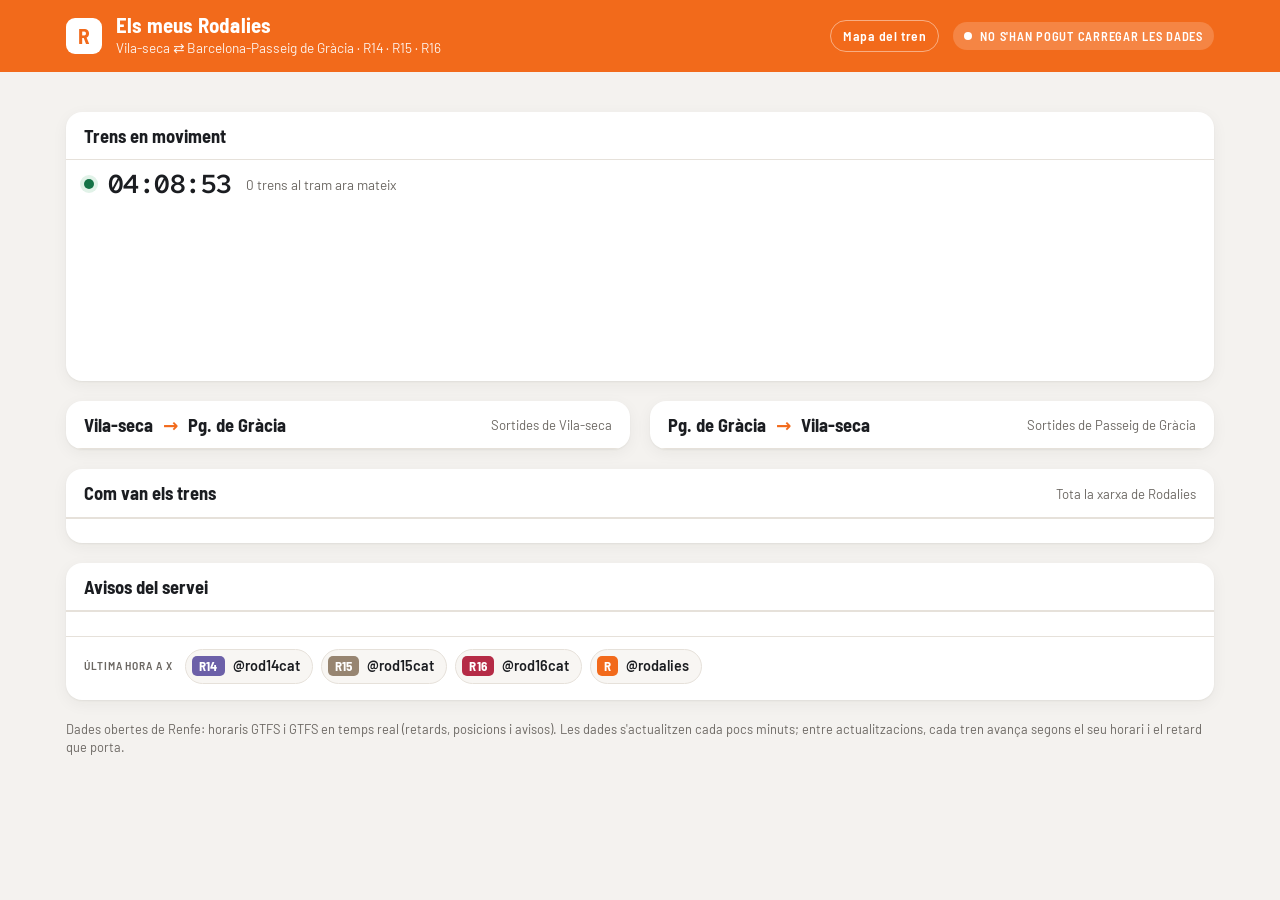
==== site/index.html @ 676d213e "App Els meus Rodalies: tauler en temps real, mapa i actualització automàtica Co-Authored-By: Claude " ====
<!doctype html>
<html lang="ca">
<head>
<meta charset="utf-8">
<meta name="viewport" content="width=device-width,initial-scale=1,viewport-fit=cover">
<title>Els meus Rodalies</title>
<meta name="theme-color" content="#f26a1b">
<link rel="manifest" href="manifest.webmanifest">
<link rel="icon" href="icon.svg" type="image/svg+xml">
<link rel="apple-touch-icon" href="icon.svg">
<link rel="preconnect" href="https://fonts.googleapis.com">
<link rel="preconnect" href="https://fonts.gstatic.com" crossorigin>
<link rel="stylesheet" href="https://fonts.googleapis.com/css2?family=Barlow+Semi+Condensed:wght@500;600;700&family=Barlow:wght@400;500;600&family=Red+Hat+Mono:wght@500;600&display=swap">
<link rel="stylesheet" href="tauler.css">
</head>
<body>

<header class="masthead">
  <div class="wrap">
    <div class="logo" aria-hidden="true">R</div>
    <div>
      <h1>Els meus Rodalies</h1>
      <p>Vila-seca ⇄ Barcelona-Passeig de Gràcia · R14 · R15 · R16</p>
    </div>
    <a class="maplink" href="mapa.html">Mapa del tren</a>
    <div class="snap" id="snap"><span class="pulse" aria-hidden="true"></span><span id="snap-text">Carregant…</span></div>
  </div>
</header>

<main class="wrap">
  <section class="summary" id="summary" aria-label="Resum"></section>

  <section class="panel" aria-labelledby="diag-title">
    <div class="panel-head">
      <h2 id="diag-title">Trens en moviment</h2>
      <span class="aside" id="diag-aside"></span>
    </div>
    <div class="sim" aria-label="Rellotge">
      <span class="live-dot" aria-hidden="true"></span>
      <span class="sim-clock" id="sim-clock">--:--</span>
      <span class="sim-count" id="sim-count"></span>
    </div>
    <div class="diagram-scroll"><svg class="diagram" id="diagram" role="img" aria-label="Diagrama de la línia amb la posició dels trens"></svg></div>
    <div class="legend" id="legend"></div>
  </section>

  <div class="dir-toggle" role="group" aria-label="Sentit">
    <button type="button" id="t-AB" aria-pressed="true">Des de Vila-seca</button>
    <button type="button" id="t-BA" aria-pressed="false">Des de Pg. de Gràcia</button>
  </div>

  <div class="boards" id="boards" data-show="AB">
    <section class="panel" data-dir="AB" aria-labelledby="h-AB">
      <div class="panel-head"><h2 id="h-AB">Vila-seca <span class="arrow">→</span> Pg. de Gràcia</h2><span class="aside">Sortides de Vila-seca</span></div>
      <ol class="rows" id="rows-AB"></ol>
    </section>
    <section class="panel" data-dir="BA" aria-labelledby="h-BA">
      <div class="panel-head"><h2 id="h-BA">Pg. de Gràcia <span class="arrow">→</span> Vila-seca</h2><span class="aside">Sortides de Passeig de Gràcia</span></div>
      <ol class="rows" id="rows-BA"></ol>
    </section>
  </div>

  <section class="panel" aria-labelledby="net-title">
    <div class="panel-head"><h2 id="net-title">Com van els trens</h2><span class="aside" id="net-aside">Tota la xarxa de Rodalies</span></div>
    <div class="net" id="net"></div>
    <p class="note" id="net-note"></p>
  </section>

  <section class="panel" aria-labelledby="al-title" id="alerts-panel">
    <div class="panel-head"><h2 id="al-title">Avisos del servei</h2><span class="aside" id="al-aside"></span></div>
    <div class="alerts" id="alerts"></div>
    <p class="note" id="al-note"></p>
    <nav class="xlinks" aria-label="Comptes de les línies a X">
      <span class="xlabel">Última hora a X</span>
      <a href="https://x.com/rod14cat" target="_blank" rel="noopener"><span class="badge" style="background:#6C60A8">R14</span>@rod14cat</a>
      <a href="https://x.com/rod15cat" target="_blank" rel="noopener"><span class="badge" style="background:#978571">R15</span>@rod15cat</a>
      <a href="https://x.com/rod16cat" target="_blank" rel="noopener"><span class="badge" style="background:#B52B46">R16</span>@rod16cat</a>
      <a href="https://x.com/rodalies" target="_blank" rel="noopener"><span class="badge xgen">R</span>@rodalies</a>
    </nav>
  </section>
</main>

<footer class="wrap">
  Dades obertes de Renfe: horaris GTFS i GTFS en temps real (retards, posicions i avisos). Les dades s'actualitzen cada pocs minuts; entre actualitzacions, cada tren avança segons el seu horari i el retard que porta.
</footer>

<script src="core.js"></script>
<script src="tauler.js"></script>
</body>
</html>
---- site/tauler.css ----
/* Senyalització Rodalies: taronja corporatiu com a única marca, distintius de línia amb el color oficial,
   diagrama de línia com els de les andanes. Tauler en dues columnes a pantalla gran, una sola a mòbil. */
:root {
  --bg: #f4f2ef;
  --surface: #ffffff;
  --surface-2: #f8f6f3;
  --ink: #1b1d21;
  --muted: #6b6762;
  --faint: #a29d96;
  --line: #e6e1da;
  --brand: #f26a1b;
  --brand-ink: #ffffff;
  --brand-soft: #fde9dc;
  --ok: #157347;
  --ok-bg: #e1f2e8;
  --warn: #935700;
  --warn-bg: #fcefd2;
  --bad: #b3261e;
  --bad-bg: #fbe3e0;
  --idle-bg: #eeebe6;
  --track: #2b2e33;
  --shadow: 0 1px 2px rgb(40 30 20 / 0.06), 0 4px 16px rgb(40 30 20 / 0.05);
  --font-display: "Barlow Semi Condensed", "Arial Narrow", system-ui, sans-serif;
  --font-body: "Barlow", system-ui, -apple-system, "Segoe UI", sans-serif;
  --font-mono: "Red Hat Mono", ui-monospace, "SF Mono", Menlo, monospace;
}
@media (prefers-color-scheme: dark) {
  :root:not([data-theme="light"]) {
    --bg: #111317; --surface: #1a1d22; --surface-2: #20242a; --ink: #eef0f2; --muted: #a0a7b0; --faint: #6c737c;
    --line: #2b3038; --brand: #ff7a2e; --brand-ink: #1a1009; --brand-soft: #3a2416;
    --ok: #52c58c; --ok-bg: #143224; --warn: #f3b74c; --warn-bg: #382b12; --bad: #ff8073; --bad-bg: #3b1c19;
    --idle-bg: #262a31; --track: #c9ced5; --shadow: 0 1px 2px rgb(0 0 0 / 0.4);
    color-scheme: dark;
  }
}
:root[data-theme="dark"] {
  --bg: #111317; --surface: #1a1d22; --surface-2: #20242a; --ink: #eef0f2; --muted: #a0a7b0; --faint: #6c737c;
  --line: #2b3038; --brand: #ff7a2e; --brand-ink: #1a1009; --brand-soft: #3a2416;
  --ok: #52c58c; --ok-bg: #143224; --warn: #f3b74c; --warn-bg: #382b12; --bad: #ff8073; --bad-bg: #3b1c19;
  --idle-bg: #262a31; --track: #c9ced5; --shadow: 0 1px 2px rgb(0 0 0 / 0.4);
  color-scheme: dark;
}

* { box-sizing: border-box; }
html { -webkit-text-size-adjust: 100%; }
body { margin: 0; background: var(--bg); color: var(--ink); font: 16px/1.45 var(--font-body); }
button { font: inherit; color: inherit; }
:focus-visible { outline: 2px solid var(--brand); outline-offset: 2px; border-radius: 6px; }
.wrap { max-width: 1180px; margin: 0 auto; padding-left: max(16px, env(safe-area-inset-left, 0px)); padding-right: max(16px, env(safe-area-inset-right, 0px)); }

/* Capçalera de marca */
.masthead { background: var(--brand); color: var(--brand-ink); }
.masthead .wrap { padding-block: 14px; display: flex; align-items: center; gap: 14px; flex-wrap: wrap; }
.logo { width: 36px; height: 36px; border-radius: 9px; background: var(--brand-ink); color: var(--brand); display: grid; place-items: center; font: 700 1.35rem/1 var(--font-display); flex: none; }
.masthead h1 { margin: 0; font: 700 1.3rem/1.05 var(--font-display); letter-spacing: 0.01em; }
.masthead p { margin: 2px 0 0; font-size: 0.85rem; opacity: 0.9; }
.snap { font: 600 0.78rem/1 var(--font-display); letter-spacing: 0.06em; text-transform: uppercase; padding: 8px 11px; border-radius: 999px; background: rgb(255 255 255 / 0.18); display: flex; gap: 8px; align-items: center; }
.snap .pulse { width: 8px; height: 8px; border-radius: 50%; background: currentColor; }

main.wrap { padding-block: 20px 8px; display: grid; gap: 20px; }

/* Resum */
.summary { display: grid; grid-template-columns: repeat(4, minmax(0, 1fr)); gap: 12px; }
.stat { background: var(--surface); border-radius: 14px; padding: 14px 16px; box-shadow: var(--shadow); display: grid; gap: 4px; min-width: 0; }
.stat .k { font: 600 0.72rem/1.1 var(--font-display); letter-spacing: 0.08em; text-transform: uppercase; color: var(--muted); }
.stat .v { font: 600 1.7rem/1.05 var(--font-mono); font-variant-numeric: tabular-nums; letter-spacing: -0.02em; }
.stat .d { font-size: 0.85rem; color: var(--muted); overflow-wrap: anywhere; }
.stat.alert-stat .v { color: var(--bad); }

/* Panells */
.panel { background: var(--surface); border-radius: 16px; box-shadow: var(--shadow); min-width: 0; overflow: hidden; }
.panel-head { display: flex; align-items: center; justify-content: space-between; gap: 12px; padding: 14px 18px 12px; border-bottom: 1px solid var(--line); flex-wrap: wrap; }
.panel-head h2 { margin: 0; font: 700 1.15rem/1.15 var(--font-display); text-wrap: balance; display: flex; align-items: center; gap: 10px; }
.panel-head .aside { font-size: 0.82rem; color: var(--muted); }
.arrow { color: var(--brand); font-weight: 700; }

/* Diagrama de línia */
.diagram-scroll { overflow-x: auto; padding: 8px 6px 4px; }
.diagram { display: block; min-width: 760px; width: 100%; height: auto; }
.diagram text { font-family: var(--font-display); }
.legend { display: flex; flex-wrap: wrap; gap: 14px; padding: 4px 18px 14px; font-size: 0.82rem; color: var(--muted); }
.legend span { display: inline-flex; align-items: center; gap: 6px; }
.legend i { width: 12px; height: 12px; border-radius: 50%; display: inline-block; }

/* Sortides */
.dir-toggle { display: none; }
.boards { display: grid; grid-template-columns: 1fr 1fr; gap: 20px; }
.rows { list-style: none; margin: 0; padding: 0; }
.row { display: grid; grid-template-columns: auto minmax(0, 1fr) auto; gap: 2px 14px; align-items: center; padding: 12px 18px; border-top: 1px solid var(--line); }
.row:first-child { border-top: 0; }
.row.next { background: linear-gradient(90deg, var(--brand-soft), transparent 70%); }
.row.gone { opacity: 0.55; }
.row.gone .t { text-decoration: line-through; }
.t { font: 600 1.45rem/1 var(--font-mono); font-variant-numeric: tabular-nums; letter-spacing: -0.02em; grid-row: span 2; }
.t.late { color: var(--bad); }
.t small { display: block; margin-top: 4px; font-size: 0.75rem; color: var(--faint); text-decoration: line-through; font-weight: 500; }
.info { display: flex; align-items: center; gap: 8px; min-width: 0; flex-wrap: wrap; }
.badge { font: 700 0.82rem/1 var(--font-display); color: #fff; padding: 4px 7px 3px; border-radius: 5px; letter-spacing: 0.02em; }
.dest { font-weight: 600; font-size: 0.95rem; min-width: 0; overflow-wrap: anywhere; }
.sub { font-size: 0.82rem; color: var(--muted); min-width: 0; overflow-wrap: anywhere; }
.sub b { font-family: var(--font-mono); font-weight: 600; color: var(--ink); font-variant-numeric: tabular-nums; }
.pill { grid-row: span 2; justify-self: end; font: 600 0.8rem/1 var(--font-display); padding: 6px 10px; border-radius: 999px; white-space: nowrap; letter-spacing: 0.02em; }
.pill.ok { background: var(--ok-bg); color: var(--ok); }
.pill.warn { background: var(--warn-bg); color: var(--warn); }
.pill.bad { background: var(--bad-bg); color: var(--bad); }
.pill.idle { background: var(--idle-bg); color: var(--muted); }
.day { padding: 7px 18px; font: 600 0.72rem/1 var(--font-display); letter-spacing: 0.08em; text-transform: uppercase; color: var(--muted); background: var(--surface-2); border-top: 1px solid var(--line); }

/* Avisos */
.alerts { display: grid; gap: 0; }
.alert { padding: 14px 18px; border-top: 1px solid var(--line); display: grid; grid-template-columns: auto 1fr; gap: 6px 14px; }
.alert:first-child { border-top: 0; }
.alert .icon { width: 30px; height: 30px; border-radius: 8px; background: var(--warn-bg); color: var(--warn); display: grid; place-items: center; font: 700 1rem/1 var(--font-display); grid-row: span 2; }
.alert p { margin: 0; max-width: 72ch; }
.alert .meta { display: flex; gap: 6px; flex-wrap: wrap; align-items: center; font-size: 0.8rem; color: var(--muted); }
.note { font-size: 0.82rem; color: var(--muted); padding: 10px 18px 14px; margin: 0; border-top: 1px solid var(--line); }

.xlinks { display: flex; flex-wrap: wrap; gap: 8px; align-items: center; padding: 12px 18px 16px; border-top: 1px solid var(--line); }
.xlabel { font: 600 0.72rem/1 var(--font-display); letter-spacing: 0.08em; text-transform: uppercase; color: var(--muted); margin-right: 4px; }
.xlinks a { display: inline-flex; align-items: center; gap: 8px; padding: 6px 12px 6px 6px; border-radius: 999px; background: var(--surface-2); border: 1px solid var(--line); color: var(--ink); text-decoration: none; font-weight: 600; font-size: 0.9rem; }
.xlinks a:hover { border-color: var(--brand); color: var(--brand); }
.badge.xgen { background: var(--brand); color: var(--brand-ink); }
.sim { display: flex; flex-wrap: wrap; align-items: center; gap: 10px 14px; padding: 12px 18px 4px; }
.live-dot { width: 10px; height: 10px; border-radius: 50%; background: var(--ok); box-shadow: 0 0 0 4px var(--ok-bg); }
.live-dot.stale { background: var(--warn); box-shadow: 0 0 0 4px var(--warn-bg); }
.maplink { margin-left: auto; color: var(--brand-ink); font: 600 0.85rem/1 var(--font-display); letter-spacing: 0.04em; text-decoration: none; padding: 8px 12px; border-radius: 999px; border: 1px solid rgb(255 255 255 / 0.45); }
.maplink:hover { background: rgb(255 255 255 / 0.15); }
.snap.stale { background: rgb(0 0 0 / 0.18); }
.empty-row { padding: 16px 18px; color: var(--muted); }
.sim-play { border: 0; border-radius: 999px; background: var(--brand); color: var(--brand-ink); font: 700 0.95rem/1 var(--font-display); padding: 10px 16px; cursor: pointer; min-width: 7.5rem; }
.sim-play[aria-pressed="true"] { background: var(--ink); color: var(--surface); }
.sim-clock { font: 600 1.6rem/1 var(--font-mono); font-variant-numeric: tabular-nums; letter-spacing: -0.02em; min-width: 5ch; }
.sim-range-wrap { flex: 1 1 220px; display: flex; min-width: 0; }
.sim-range-wrap input { width: 100%; accent-color: var(--brand); }
.sim-speed-wrap { display: inline-flex; align-items: center; gap: 6px; font-size: 0.85rem; color: var(--muted); }
.sim-speed-wrap select { font: inherit; color: var(--ink); background: var(--surface-2); border: 1px solid var(--line); border-radius: 8px; padding: 5px 8px; }
.sim-reset { border: 1px solid var(--line); background: var(--surface-2); border-radius: 999px; padding: 7px 12px; font-size: 0.85rem; cursor: pointer; }
.sim-count { font-size: 0.85rem; color: var(--muted); }
.sr { position: absolute; width: 1px; height: 1px; overflow: hidden; clip: rect(0 0 0 0); white-space: nowrap; }
footer.wrap { padding-block: 12px 28px; font-size: 0.8rem; color: var(--muted); }

@media (max-width: 900px) {
  .summary { grid-template-columns: repeat(2, minmax(0, 1fr)); }
  .boards { grid-template-columns: 1fr; }
  .dir-toggle { display: grid; grid-template-columns: 1fr 1fr; gap: 4px; background: var(--idle-bg); padding: 4px; border-radius: 12px; }
  .dir-toggle button { border: 0; background: transparent; border-radius: 9px; padding: 9px 10px; font: 600 0.95rem/1.15 var(--font-display); color: var(--muted); cursor: pointer; text-align: left; }
  .dir-toggle button[aria-pressed="true"] { background: var(--surface); color: var(--ink); box-shadow: var(--shadow); }
  .boards[data-show="AB"] > [data-dir="BA"], .boards[data-show="BA"] > [data-dir="AB"] { display: none; }
}
@media (max-width: 480px) {
  .maplink { margin-left: 0; }
  .stat .v { font-size: 1.4rem; }
  .row { padding: 12px 14px; gap: 2px 12px; }
}
@media (prefers-reduced-motion: no-preference) {
  .snap .pulse { animation: pulse 2s ease-in-out infinite; }
  @keyframes pulse { 50% { opacity: 0.35; } }
}

/* Estat general de la xarxa */
.net-verdict { display: flex; align-items: center; gap: 14px; padding: 16px 18px; border-bottom: 1px solid var(--line); }
.net-verdict .big { font: 700 1.5rem/1.1 var(--font-display); }
.net-verdict .why { color: var(--muted); font-size: 0.9rem; }
.verdict-dot { width: 14px; height: 14px; border-radius: 50%; flex: none; }
.verdict-dot.ok { background: var(--ok); } .verdict-dot.warn { background: var(--warn); } .verdict-dot.bad { background: var(--bad); }
.net-table { width: 100%; border-collapse: collapse; font-variant-numeric: tabular-nums; }
.net-wrap { overflow-x: auto; }
.net-table th { text-align: left; font: 600 0.72rem/1 var(--font-display); letter-spacing: 0.08em; text-transform: uppercase; color: var(--muted); padding: 10px 18px 8px; }
.net-table td { padding: 10px 18px; border-top: 1px solid var(--line); white-space: nowrap; }
.net-table td.num { font-family: var(--font-mono); font-weight: 600; }
.net-table th.num, .net-table td.num { text-align: right; }
.net-table tr.mine td { background: var(--brand-soft); }
.net-table tr.mine td:first-child { box-shadow: inset 3px 0 0 var(--brand); }
.bar { display: inline-block; height: 8px; border-radius: 4px; background: var(--idle-bg); width: 120px; vertical-align: middle; overflow: hidden; }
.bar i { display: block; height: 100%; border-radius: 4px; }
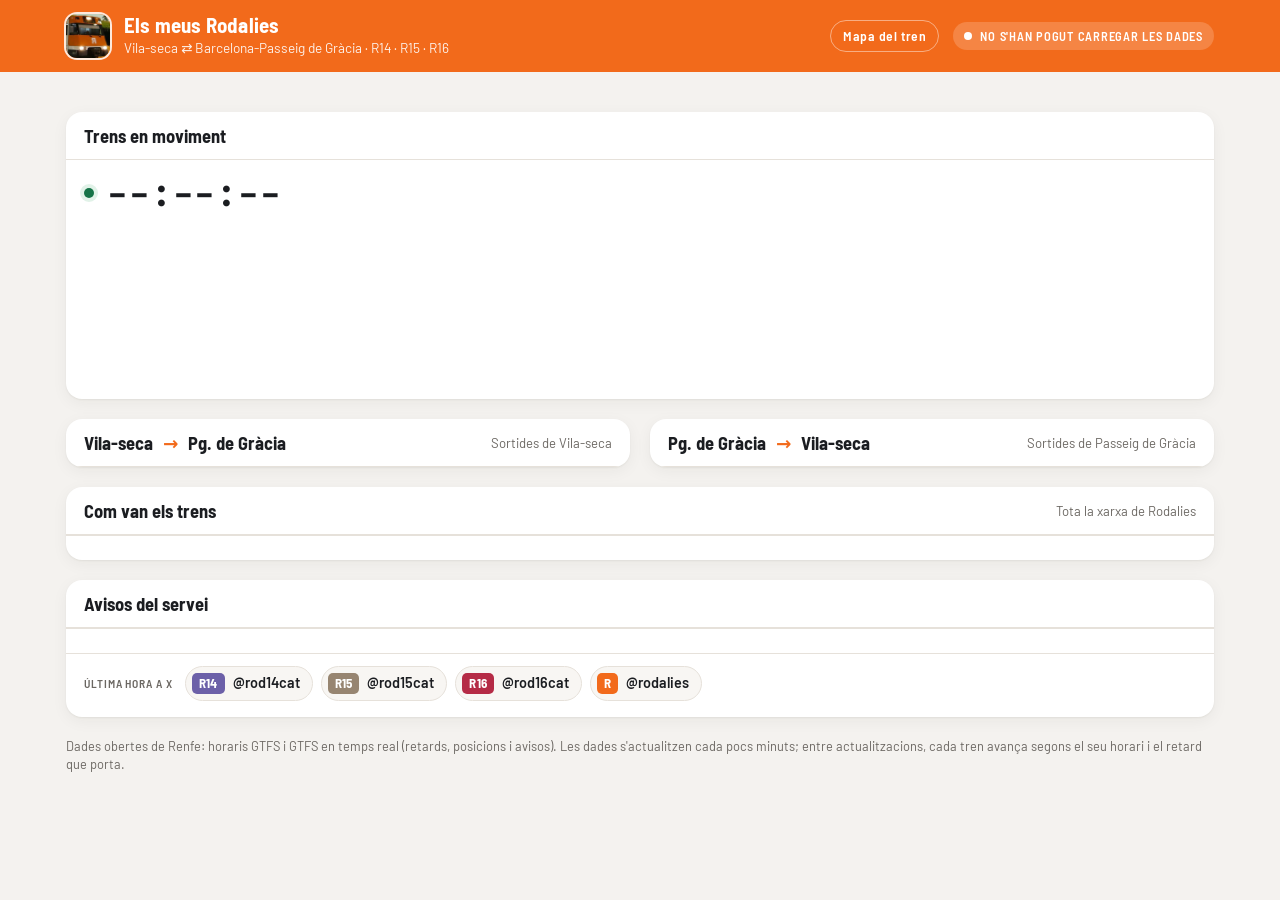
==== commit c373068d: "Rellotge en directe, comptes enrere, logo i dades cada 30 s amb Cloudflare Worker Co-Authored-By: Cl" ====
--- a/site/index.html
+++ b/site/index.html
@@ -6,8 +6,8 @@
 <title>Els meus Rodalies</title>
 <meta name="theme-color" content="#f26a1b">
 <link rel="manifest" href="manifest.webmanifest">
-<link rel="icon" href="icon.svg" type="image/svg+xml">
-<link rel="apple-touch-icon" href="icon.svg">
+<link rel="icon" href="logo-192.jpg" type="image/jpeg">
+<link rel="apple-touch-icon" href="icon-512.jpg">
 <link rel="preconnect" href="https://fonts.googleapis.com">
 <link rel="preconnect" href="https://fonts.gstatic.com" crossorigin>
 <link rel="stylesheet" href="https://fonts.googleapis.com/css2?family=Barlow+Semi+Condensed:wght@500;600;700&family=Barlow:wght@400;500;600&family=Red+Hat+Mono:wght@500;600&display=swap">
@@ -17,7 +17,7 @@
 
 <header class="masthead">
   <div class="wrap">
-    <div class="logo" aria-hidden="true">R</div>
+    <img class="logo" src="logo-192.jpg" alt="" width="44" height="44">
     <div>
       <h1>Els meus Rodalies</h1>
       <p>Vila-seca ⇄ Barcelona-Passeig de Gràcia · R14 · R15 · R16</p>
@@ -35,10 +35,12 @@
       <h2 id="diag-title">Trens en moviment</h2>
       <span class="aside" id="diag-aside"></span>
     </div>
-    <div class="sim" aria-label="Rellotge">
-      <span class="live-dot" aria-hidden="true"></span>
-      <span class="sim-clock" id="sim-clock">--:--</span>
-      <span class="sim-count" id="sim-count"></span>
+    <div class="live-bar">
+      <div class="clock-box">
+        <span class="live-dot" id="live-dot" aria-hidden="true"></span>
+        <time class="clock" id="clock" aria-live="off">--:--:--</time>
+      </div>
+      <div class="arrivals" id="arrivals"></div>
     </div>
     <div class="diagram-scroll"><svg class="diagram" id="diagram" role="img" aria-label="Diagrama de la línia amb la posició dels trens"></svg></div>
     <div class="legend" id="legend"></div>
@@ -84,7 +86,9 @@
   Dades obertes de Renfe: horaris GTFS i GTFS en temps real (retards, posicions i avisos). Les dades s'actualitzen cada pocs minuts; entre actualitzacions, cada tren avança segons el seu horari i el retard que porta.
 </footer>
 
+<script src="live-config.js"></script>
 <script src="core.js"></script>
+<script src="diagram.js"></script>
 <script src="tauler.js"></script>
 </body>
 </html>
--- a/site/tauler.css
+++ b/site/tauler.css
@@ -52,7 +52,7 @@
 /* Capçalera de marca */
 .masthead { background: var(--brand); color: var(--brand-ink); }
 .masthead .wrap { padding-block: 14px; display: flex; align-items: center; gap: 14px; flex-wrap: wrap; }
-.logo { width: 36px; height: 36px; border-radius: 9px; background: var(--brand-ink); color: var(--brand); display: grid; place-items: center; font: 700 1.35rem/1 var(--font-display); flex: none; }
+.logo { width: 44px; height: 44px; border-radius: 11px; object-fit: cover; flex: none; box-shadow: 0 0 0 2px rgb(255 255 255 / 0.85); }
 .masthead h1 { margin: 0; font: 700 1.3rem/1.05 var(--font-display); letter-spacing: 0.01em; }
 .masthead p { margin: 2px 0 0; font-size: 0.85rem; opacity: 0.9; }
 .snap { font: 600 0.78rem/1 var(--font-display); letter-spacing: 0.06em; text-transform: uppercase; padding: 8px 11px; border-radius: 999px; background: rgb(255 255 255 / 0.18); display: flex; gap: 8px; align-items: center; }
@@ -174,3 +174,14 @@
 .net-table tr.mine td:first-child { box-shadow: inset 3px 0 0 var(--brand); }
 .bar { display: inline-block; height: 8px; border-radius: 4px; background: var(--idle-bg); width: 120px; vertical-align: middle; overflow: hidden; }
 .bar i { display: block; height: 100%; border-radius: 4px; }
+
+/* Rellotge en directe i properes arribades */
+.live-bar { display: flex; flex-wrap: wrap; align-items: center; gap: 12px 28px; padding: 14px 18px 6px; }
+.clock-box { display: flex; align-items: center; gap: 12px; }
+.clock { font: 600 2.4rem/1 var(--font-mono); font-variant-numeric: tabular-nums; letter-spacing: -0.03em; }
+.arrivals { display: flex; flex-wrap: wrap; gap: 10px; min-width: 0; }
+.arr { display: grid; grid-template-columns: auto 1fr; gap: 2px 10px; align-items: center; padding: 8px 12px; border-radius: 12px; background: var(--surface-2); border: 1px solid var(--line); min-width: 0; }
+.arr .where { grid-column: 1 / -1; font: 600 0.7rem/1 var(--font-display); letter-spacing: 0.08em; text-transform: uppercase; color: var(--muted); }
+.arr .eta { font: 600 1.15rem/1 var(--font-mono); font-variant-numeric: tabular-nums; }
+.arr .what { font-size: 0.82rem; color: var(--muted); overflow-wrap: anywhere; }
+@media (max-width: 480px) { .clock { font-size: 2rem; } .arr { flex: 1 1 100%; } }
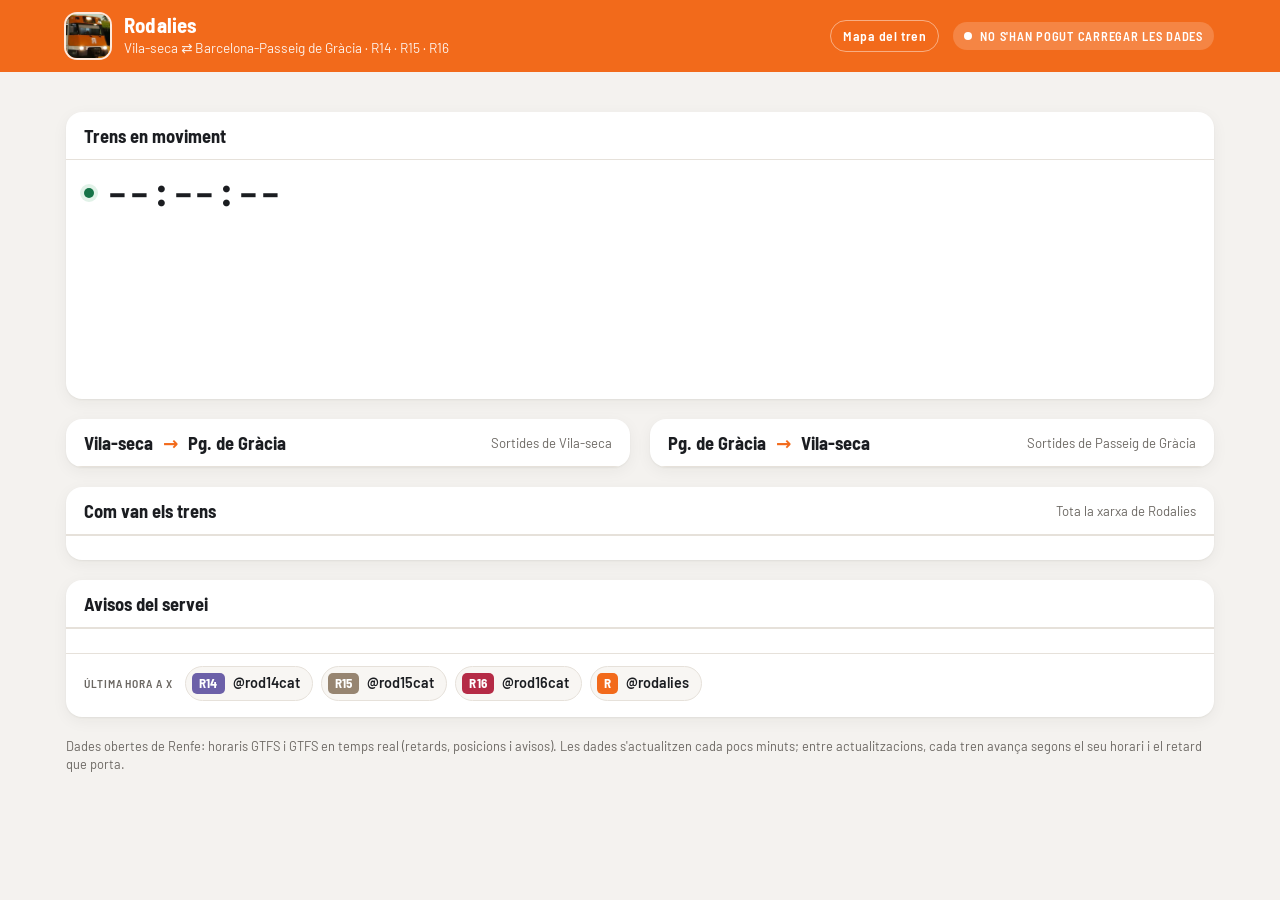
==== commit c76a7981: "Títol: Rodalies Co-Authored-By: Claude Opus 5.5 <noreply@anthropic.com> Claude-Session: https://clau" ====
--- a/site/index.html
+++ b/site/index.html
@@ -3,7 +3,7 @@
 <head>
 <meta charset="utf-8">
 <meta name="viewport" content="width=device-width,initial-scale=1,viewport-fit=cover">
-<title>Els meus Rodalies</title>
+<title>Rodalies</title>
 <meta name="theme-color" content="#f26a1b">
 <link rel="manifest" href="manifest.webmanifest">
 <link rel="icon" href="logo-192.jpg" type="image/jpeg">
@@ -19,7 +19,7 @@
   <div class="wrap">
     <img class="logo" src="logo-192.jpg" alt="" width="44" height="44">
     <div>
-      <h1>Els meus Rodalies</h1>
+      <h1>Rodalies</h1>
       <p>Vila-seca ⇄ Barcelona-Passeig de Gràcia · R14 · R15 · R16</p>
     </div>
     <a class="maplink" href="mapa.html">Mapa del tren</a>
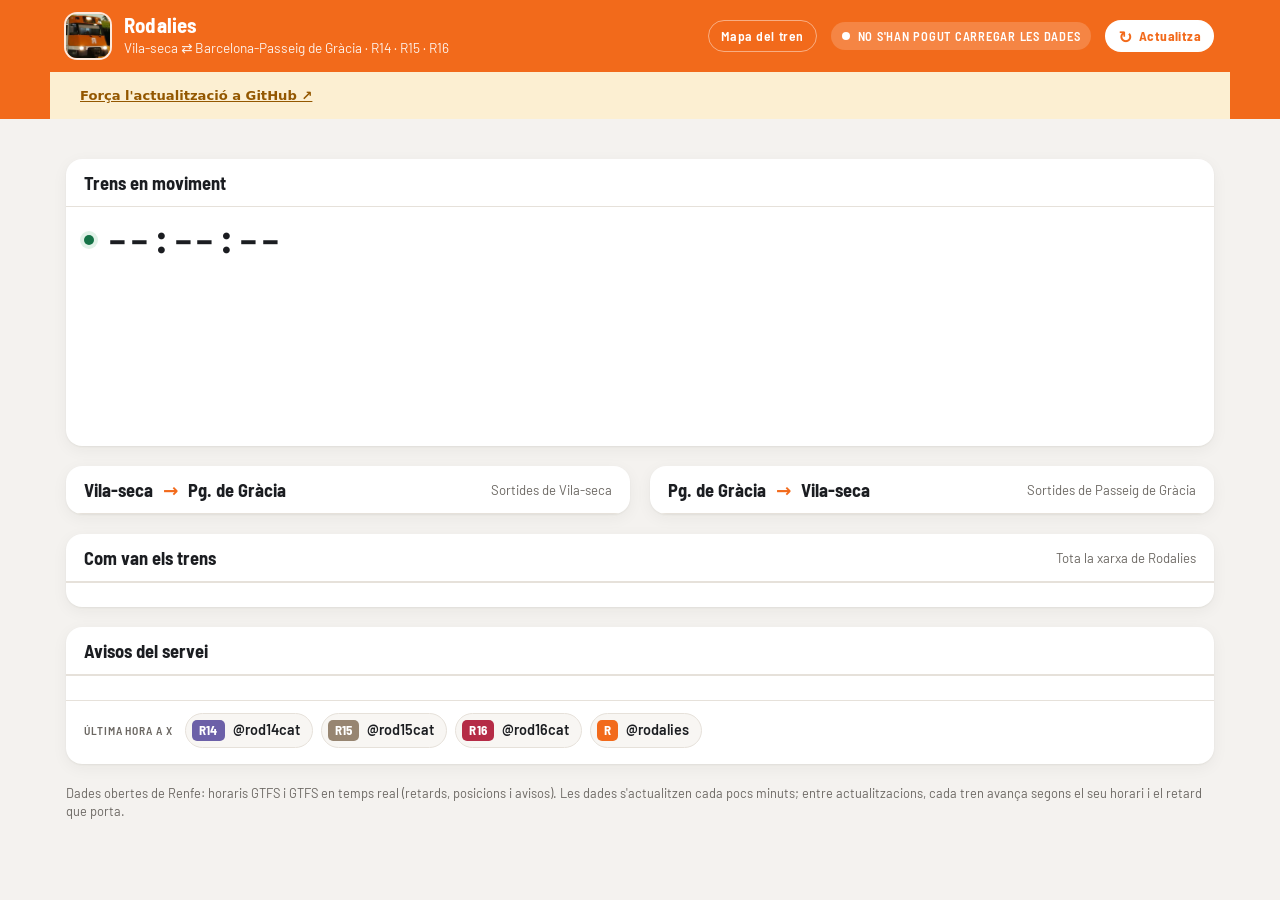
==== commit c7ae9981: "Botó d'actualitzar i avís quan les dades són velles Co-Authored-By: Claude Opus 5.5 <noreply@anthrop" ====
--- a/site/index.html
+++ b/site/index.html
@@ -4,6 +4,13 @@
 <meta charset="utf-8">
 <meta name="viewport" content="width=device-width,initial-scale=1,viewport-fit=cover">
 <title>Rodalies</title>
+<meta name="description" content="Trens de Rodalies entre Vila-seca i Barcelona-Passeig de Gràcia en temps real: retards, propers trens i on és cada tren.">
+<meta property="og:title" content="Rodalies">
+<meta property="og:description" content="Vila-seca ⇄ Pg. de Gràcia en temps real: retards, propers trens i on és cada tren.">
+<meta property="og:image" content="https://serrasan.github.io/rodalies/icon-512.jpg">
+<meta property="og:url" content="https://serrasan.github.io/rodalies/">
+<meta property="og:type" content="website">
+<meta name="twitter:card" content="summary">
 <meta name="theme-color" content="#f26a1b">
 <link rel="manifest" href="manifest.webmanifest">
 <link rel="icon" href="logo-192.jpg" type="image/jpeg">
@@ -24,6 +31,11 @@
     </div>
     <a class="maplink" href="mapa.html">Mapa del tren</a>
     <div class="snap" id="snap"><span class="pulse" aria-hidden="true"></span><span id="snap-text">Carregant…</span></div>
+    <button type="button" class="refresh" id="refresh" aria-label="Actualitza les dades"><span class="refresh-icon" aria-hidden="true">↻</span><span class="refresh-label">Actualitza</span></button>
+  </div>
+  <div class="wrap stale-bar" id="stale-bar" hidden>
+    <span id="stale-text"></span>
+    <a href="https://github.com/Serrasan/rodalies/actions/workflows/update.yml" target="_blank" rel="noopener">Força l'actualització a GitHub ↗</a>
   </div>
 </header>
 
--- a/site/tauler.css
+++ b/site/tauler.css
@@ -185,3 +185,74 @@
 .arr .eta { font: 600 1.15rem/1 var(--font-mono); font-variant-numeric: tabular-nums; }
 .arr .what { font-size: 0.82rem; color: var(--muted); overflow-wrap: anywhere; }
 @media (max-width: 480px) { .clock { font-size: 2rem; } .arr { flex: 1 1 100%; } }
+
+
+.sub .late-tag { color: var(--bad); font-weight: 700; font-family: var(--font-mono); font-variant-numeric: tabular-nums; }
+
+/* ===== Mòbil ===== */
+.diagram.vertical { min-width: 0; }
+@media (max-width: 640px) {
+  main.wrap { gap: 14px; padding-block: 14px 4px; }
+  /* Ordre al mòbil: resum, sortides, trens en moviment, estat general, avisos */
+  #summary { order: 1; }
+  .dir-toggle { order: 2; position: sticky; top: env(safe-area-inset-top, 0px); z-index: 20; box-shadow: 0 6px 12px -8px rgb(0 0 0 / 0.25); }
+  #boards { order: 3; }
+  .panel[aria-labelledby="diag-title"] { order: 4; }
+  .panel[aria-labelledby="net-title"] { order: 5; }
+  #alerts-panel { order: 6; }
+
+  .masthead .wrap { padding-block: 10px; gap: 10px; }
+  .logo { width: 38px; height: 38px; border-radius: 10px; }
+  .masthead h1 { font-size: 1.2rem; }
+  .masthead p { display: none; }
+  .snap { font-size: 0.7rem; padding: 6px 9px; }
+  .maplink { font-size: 0.75rem; padding: 6px 10px; }
+
+  .summary { gap: 8px; }
+  .stat { padding: 10px 12px; border-radius: 12px; gap: 2px; }
+  .stat .k { font-size: 0.64rem; }
+  .stat .v { font-size: 1.25rem; }
+  .stat .d { font-size: 0.76rem; }
+
+  .panel { border-radius: 14px; }
+  .panel-head { padding: 12px 14px 10px; }
+  .panel-head h2 { font-size: 1.05rem; }
+  .panel-head .aside { font-size: 0.76rem; }
+
+  .live-bar { padding: 12px 14px 4px; gap: 10px; flex-direction: column; align-items: stretch; }
+  .clock { font-size: 2.1rem; }
+  .arrivals { display: grid; grid-template-columns: 1fr 1fr; gap: 8px; }
+  .arr { padding: 8px 10px; grid-template-columns: 1fr; }
+  .arr .eta { font-size: 1.3rem; }
+
+  .row { padding: 11px 14px; gap: 2px 10px; }
+  .t { font-size: 1.3rem; }
+  .dest { font-size: 0.9rem; }
+  .pill { font-size: 0.74rem; padding: 5px 8px; }
+
+  .diagram-scroll { overflow-x: hidden; padding: 4px 4px 0; }
+  .legend { padding: 4px 14px 12px; gap: 10px; }
+
+  .net-verdict { padding: 12px 14px; }
+  .net-verdict .big { font-size: 1.2rem; }
+  .net-table th, .net-table td { padding: 8px 10px; }
+  .net-table th:nth-child(4), .net-table td:nth-child(4), .net-table th:nth-child(5), .net-table td:nth-child(5) { display: none; }
+
+  .alert { padding: 12px 14px; }
+  .xlinks { padding: 10px 14px 14px; }
+}
+
+/* Botó d'actualitzar i avís de dades velles */
+.refresh { display: inline-flex; align-items: center; gap: 6px; border: 0; cursor: pointer; border-radius: 999px; padding: 8px 13px;
+  background: var(--brand-ink); color: var(--brand); font: 700 0.85rem/1 var(--font-display); letter-spacing: 0.03em; }
+.refresh:hover { filter: brightness(0.95); }
+.refresh:disabled { opacity: 0.7; cursor: progress; }
+.refresh-icon { font-size: 1.05rem; line-height: 1; display: inline-block; }
+.refresh.busy .refresh-icon { animation: spin 0.8s linear infinite; }
+@keyframes spin { to { transform: rotate(360deg); } }
+@media (prefers-reduced-motion: reduce) { .refresh.busy .refresh-icon { animation: none; } }
+.refresh.done { background: var(--ok-bg); color: var(--ok); }
+.stale-bar { display: flex; flex-wrap: wrap; gap: 4px 12px; align-items: center; padding-block: 8px; font-size: 0.82rem;
+  background: var(--warn-bg); color: var(--warn); }
+.stale-bar a { color: inherit; font-weight: 700; }
+@media (max-width: 640px) { .refresh { padding: 7px 10px; font-size: 0.78rem; } .refresh-label { display: none; } }
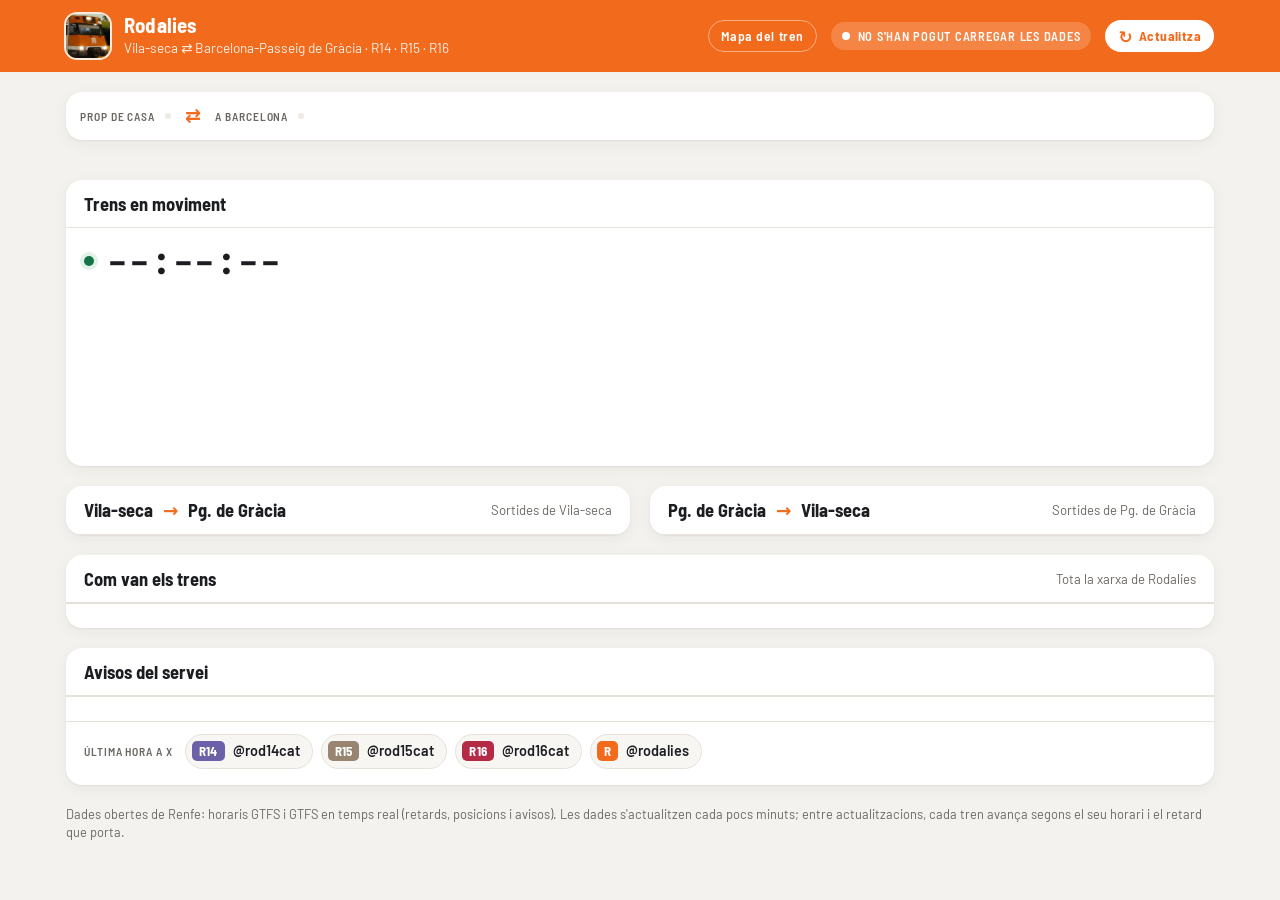
==== commit d17fd6cc: "Tria d'estacions: Vila-seca o Cambrils, Pg. de Gràcia o Sants - L'horari inclou els trens que paren " ====
--- a/site/index.html
+++ b/site/index.html
@@ -4,9 +4,9 @@
 <meta charset="utf-8">
 <meta name="viewport" content="width=device-width,initial-scale=1,viewport-fit=cover">
 <title>Rodalies</title>
-<meta name="description" content="Trens de Rodalies entre Vila-seca i Barcelona-Passeig de Gràcia en temps real: retards, propers trens i on és cada tren.">
+<meta name="description" content="Trens de Rodalies entre Vila-seca o Cambrils i Barcelona (Pg. de Gràcia o Sants) en temps real: retards, propers trens i on és cada tren.">
 <meta property="og:title" content="Rodalies">
-<meta property="og:description" content="Vila-seca ⇄ Pg. de Gràcia en temps real: retards, propers trens i on és cada tren.">
+<meta property="og:description" content="Vila-seca o Cambrils ⇄ Pg. de Gràcia o Sants en temps real: retards, propers trens i on és cada tren.">
 <meta property="og:image" content="https://serrasan.github.io/rodalies/icon-512.jpg">
 <meta property="og:url" content="https://serrasan.github.io/rodalies/">
 <meta property="og:type" content="website">
@@ -27,7 +27,7 @@
     <img class="logo" src="logo-192.jpg" alt="" width="44" height="44">
     <div>
       <h1>Rodalies</h1>
-      <p>Vila-seca ⇄ Barcelona-Passeig de Gràcia · R14 · R15 · R16</p>
+      <p id="route-sub">Vila-seca ⇄ Barcelona-Passeig de Gràcia · R14 · R15 · R16</p>
     </div>
     <a class="maplink" href="mapa.html">Mapa del tren</a>
     <div class="snap" id="snap"><span class="pulse" aria-hidden="true"></span><span id="snap-text">Carregant…</span></div>
@@ -40,6 +40,12 @@
 </header>
 
 <main class="wrap">
+  <section class="route-pick" aria-label="Tria les teves estacions">
+    <div class="rp-group" role="group" aria-labelledby="rp-A-l"><span class="rp-label" id="rp-A-l">Prop de casa</span><div class="seg" id="rp-A"></div></div>
+    <span class="rp-swap" aria-hidden="true">⇄</span>
+    <div class="rp-group" role="group" aria-labelledby="rp-B-l"><span class="rp-label" id="rp-B-l">A Barcelona</span><div class="seg" id="rp-B"></div></div>
+  </section>
+
   <section class="summary" id="summary" aria-label="Resum"></section>
 
   <section class="panel" aria-labelledby="diag-title">
@@ -65,11 +71,11 @@
 
   <div class="boards" id="boards" data-show="AB">
     <section class="panel" data-dir="AB" aria-labelledby="h-AB">
-      <div class="panel-head"><h2 id="h-AB">Vila-seca <span class="arrow">→</span> Pg. de Gràcia</h2><span class="aside">Sortides de Vila-seca</span></div>
+      <div class="panel-head"><h2 id="h-AB">Vila-seca <span class="arrow">→</span> Pg. de Gràcia</h2><span class="aside" id="as-AB">Sortides de Vila-seca</span></div>
       <ol class="rows" id="rows-AB"></ol>
     </section>
     <section class="panel" data-dir="BA" aria-labelledby="h-BA">
-      <div class="panel-head"><h2 id="h-BA">Pg. de Gràcia <span class="arrow">→</span> Vila-seca</h2><span class="aside">Sortides de Passeig de Gràcia</span></div>
+      <div class="panel-head"><h2 id="h-BA">Pg. de Gràcia <span class="arrow">→</span> Vila-seca</h2><span class="aside" id="as-BA">Sortides de Pg. de Gràcia</span></div>
       <ol class="rows" id="rows-BA"></ol>
     </section>
   </div>
--- a/site/tauler.css
+++ b/site/tauler.css
@@ -255,4 +255,21 @@
 .stale-bar { display: flex; flex-wrap: wrap; gap: 4px 12px; align-items: center; padding-block: 8px; font-size: 0.82rem;
   background: var(--warn-bg); color: var(--warn); }
 .stale-bar a { color: inherit; font-weight: 700; }
+.stale-bar[hidden] { display: none; }
 @media (max-width: 640px) { .refresh { padding: 7px 10px; font-size: 0.78rem; } .refresh-label { display: none; } }
+
+/* Tria d'estacions */
+.route-pick { display: flex; align-items: center; gap: 10px 14px; flex-wrap: wrap; background: var(--surface); border-radius: 16px; box-shadow: var(--shadow); padding: 10px 14px; }
+.rp-group { display: flex; align-items: center; gap: 10px; min-width: 0; }
+.rp-label { font: 600 0.72rem/1.1 var(--font-display); letter-spacing: 0.08em; text-transform: uppercase; color: var(--muted); white-space: nowrap; }
+.seg { display: inline-grid; grid-auto-flow: column; grid-auto-columns: 1fr; gap: 3px; background: var(--idle-bg); padding: 3px; border-radius: 11px; }
+.seg button { border: 0; background: transparent; border-radius: 8px; padding: 8px 14px; font: 600 0.95rem/1.1 var(--font-display); color: var(--muted); cursor: pointer; white-space: nowrap; }
+.seg button:hover { color: var(--ink); }
+.seg button[aria-pressed="true"] { background: var(--brand); color: var(--brand-ink); box-shadow: var(--shadow); }
+.rp-swap { color: var(--brand); font-weight: 700; font-size: 1.2rem; }
+@media (max-width: 640px) {
+  .route-pick { order: 0; display: grid; grid-template-columns: 1fr; gap: 8px; padding: 10px 12px; border-radius: 14px; }
+  .rp-group { display: grid; grid-template-columns: 6.6rem 1fr; gap: 8px; }
+  .rp-swap { display: none; }
+  .seg button { padding: 8px 6px; font-size: 0.92rem; }
+}
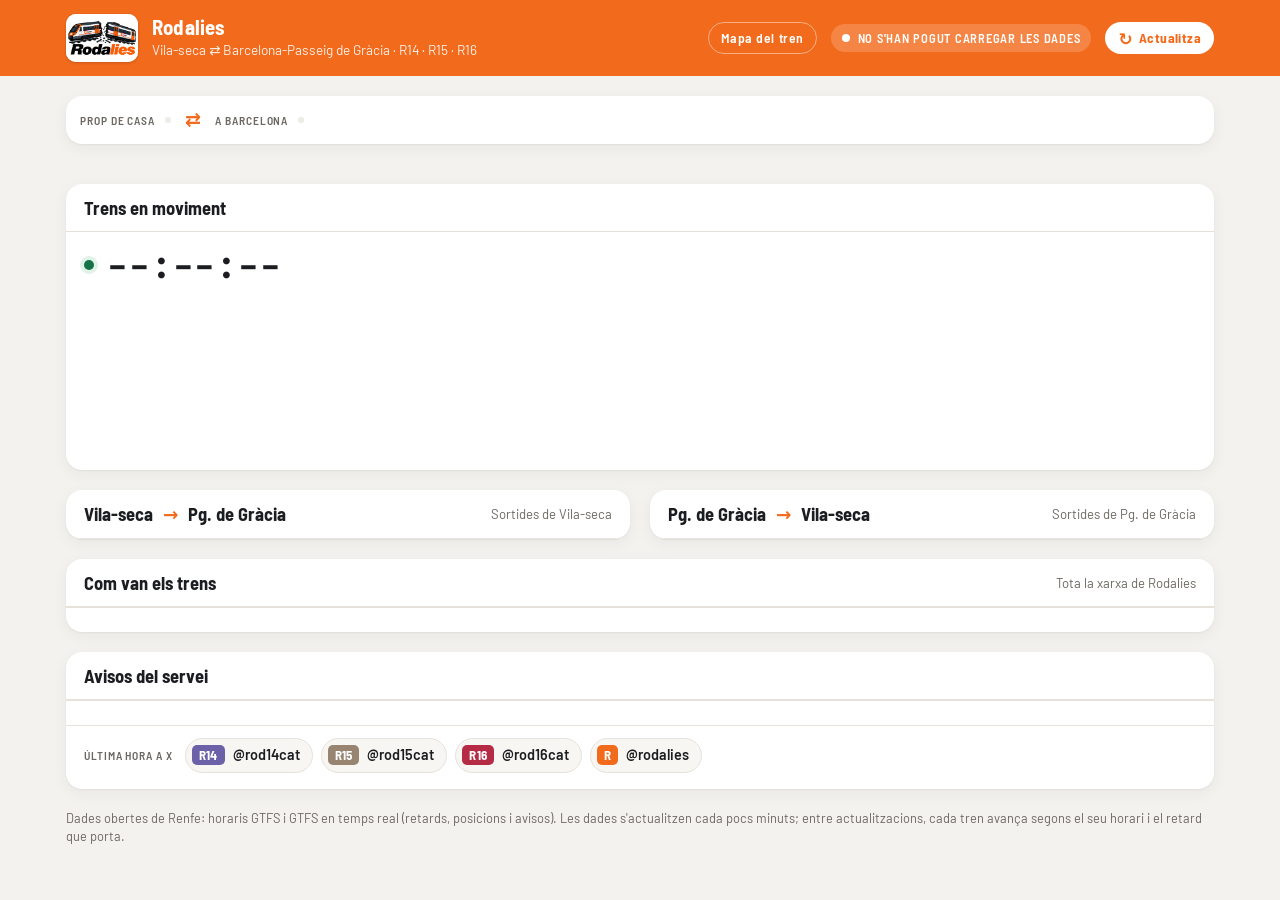
==== commit 17ce4e9a: "Logo nou: tren de Rodalies partit - Capçalera: logo sencer en una rajola blanca - Icona de l'app i v" ====
--- a/site/index.html
+++ b/site/index.html
@@ -24,7 +24,7 @@
 
 <header class="masthead">
   <div class="wrap">
-    <img class="logo" src="logo-192.jpg" alt="" width="44" height="44">
+    <img class="logo" src="logo.png" alt="" width="72" height="48">
     <div>
       <h1>Rodalies</h1>
       <p id="route-sub">Vila-seca ⇄ Barcelona-Passeig de Gràcia · R14 · R15 · R16</p>
--- a/site/tauler.css
+++ b/site/tauler.css
@@ -52,7 +52,7 @@
 /* Capçalera de marca */
 .masthead { background: var(--brand); color: var(--brand-ink); }
 .masthead .wrap { padding-block: 14px; display: flex; align-items: center; gap: 14px; flex-wrap: wrap; }
-.logo { width: 44px; height: 44px; border-radius: 11px; object-fit: cover; flex: none; box-shadow: 0 0 0 2px rgb(255 255 255 / 0.85); }
+.logo { width: 72px; height: 48px; border-radius: 10px; object-fit: contain; background: #fff; flex: none; box-shadow: 0 1px 3px rgb(0 0 0 / 0.18); }
 .masthead h1 { margin: 0; font: 700 1.3rem/1.05 var(--font-display); letter-spacing: 0.01em; }
 .masthead p { margin: 2px 0 0; font-size: 0.85rem; opacity: 0.9; }
 .snap { font: 600 0.78rem/1 var(--font-display); letter-spacing: 0.06em; text-transform: uppercase; padding: 8px 11px; border-radius: 999px; background: rgb(255 255 255 / 0.18); display: flex; gap: 8px; align-items: center; }
@@ -202,7 +202,7 @@
   #alerts-panel { order: 6; }
 
   .masthead .wrap { padding-block: 10px; gap: 10px; }
-  .logo { width: 38px; height: 38px; border-radius: 10px; }
+  .logo { width: 60px; height: 40px; border-radius: 8px; }
   .masthead h1 { font-size: 1.2rem; }
   .masthead p { display: none; }
   .snap { font-size: 0.7rem; padding: 6px 9px; }
